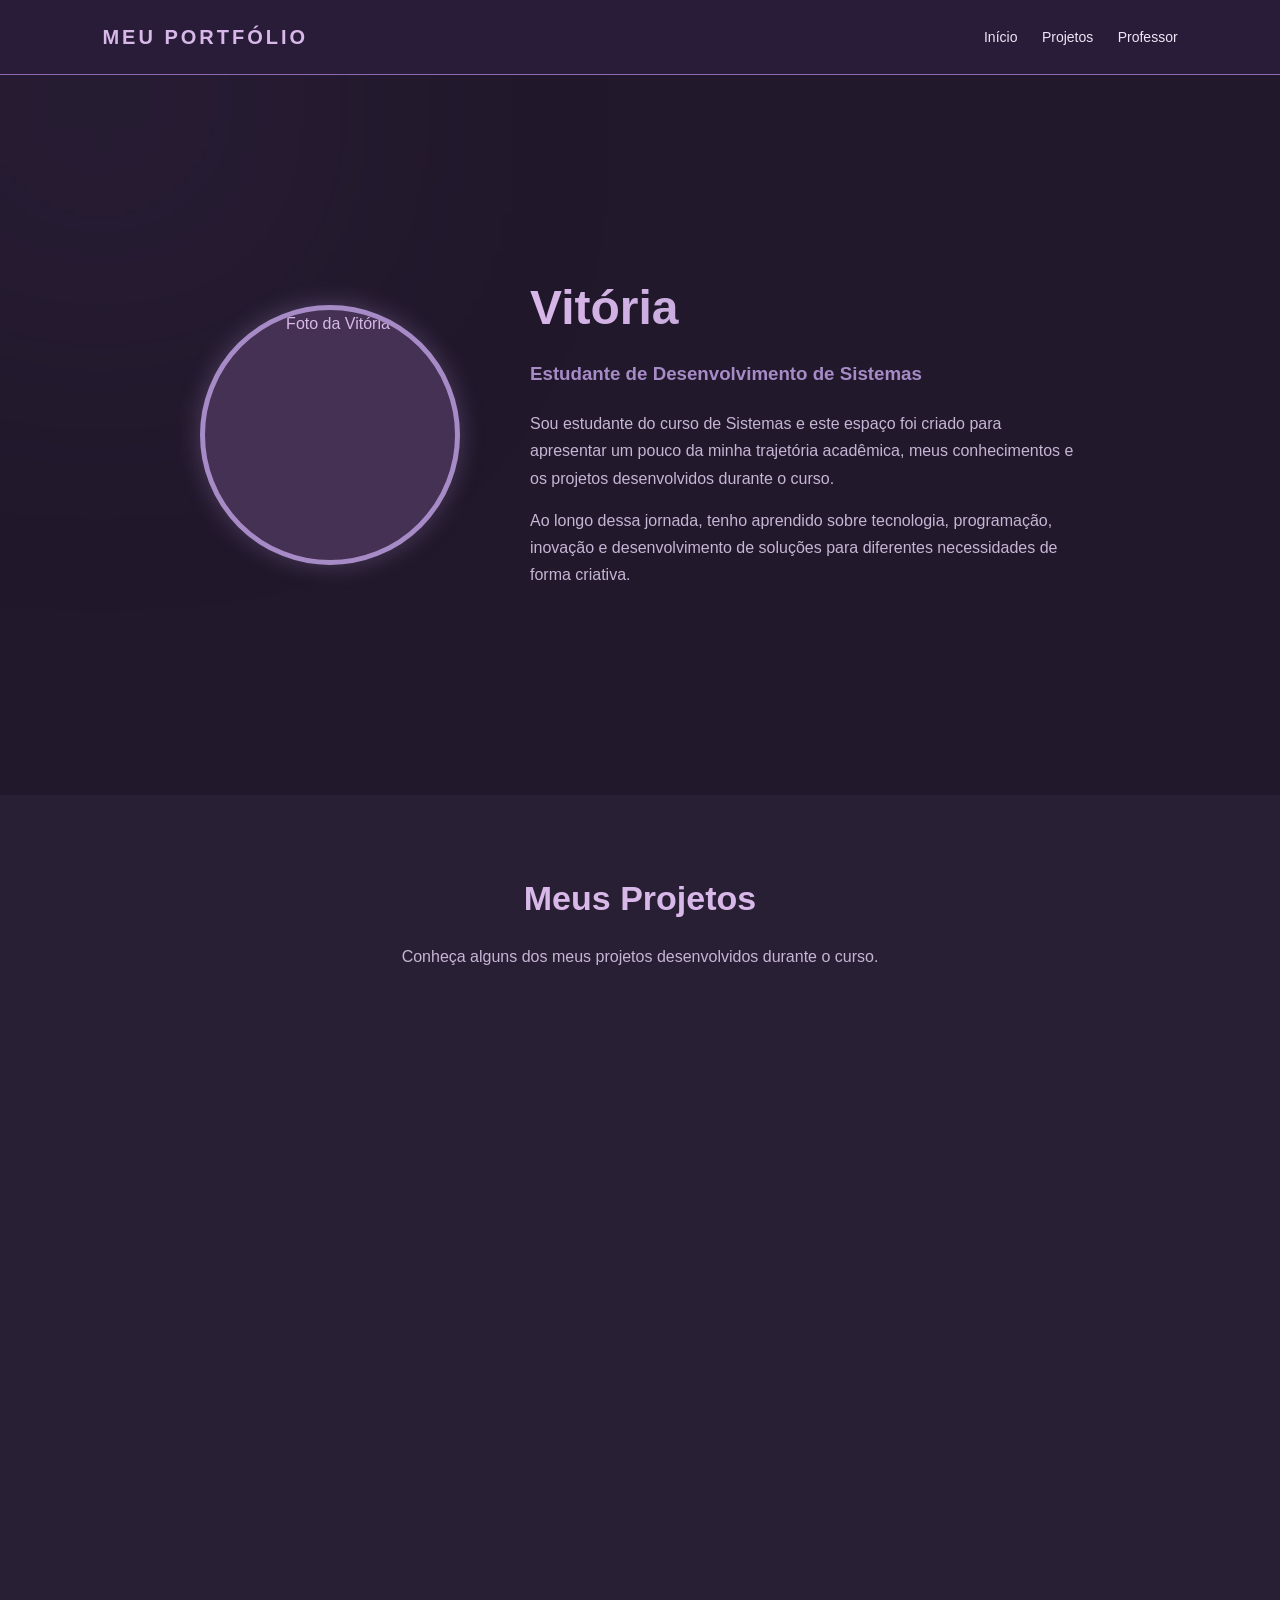
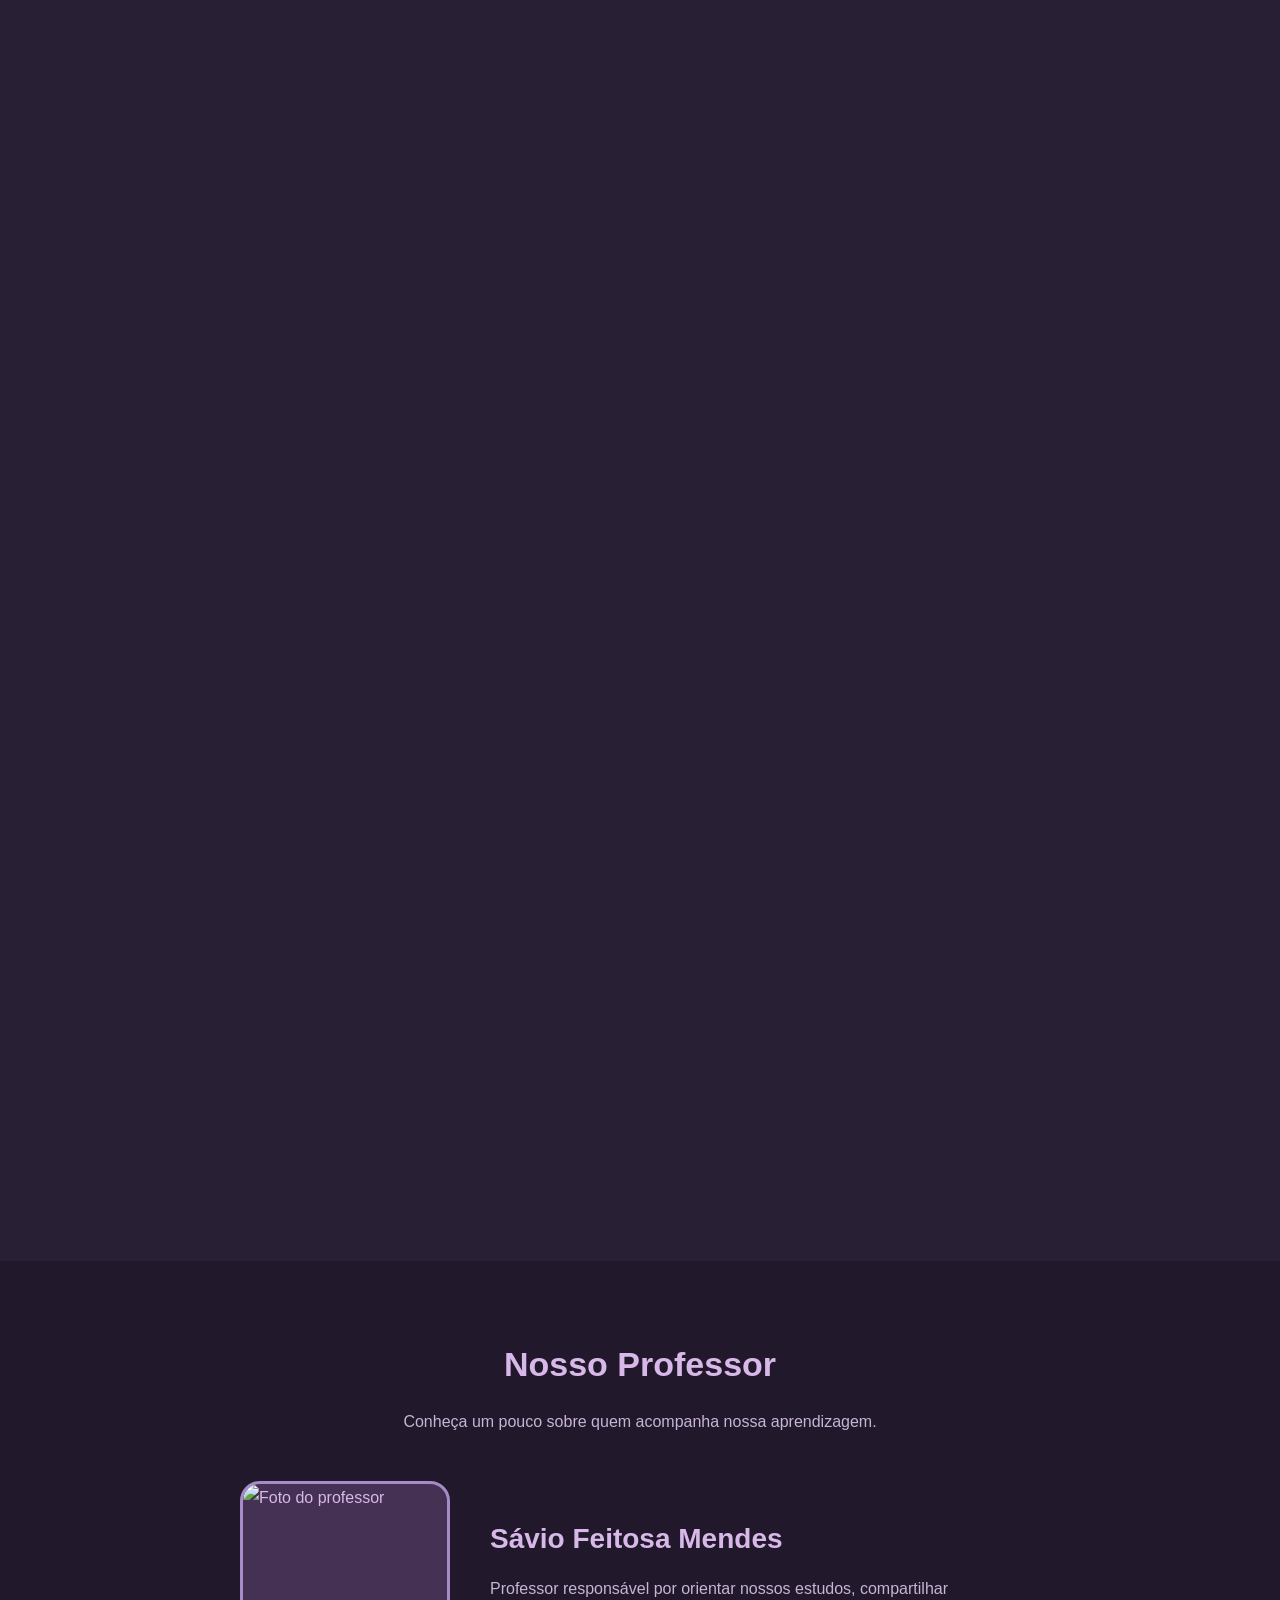
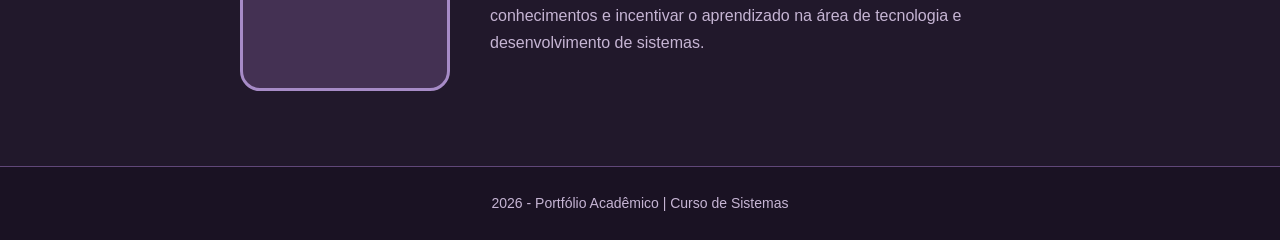
==== rascunhp.html @ 9c85c26c "Add files via upload" ====
<!DOCTYPE html>
<html lang="pt-BR">
<head>
<meta charset="UTF-8">
<meta name="viewport" content="width=device-width, initial-scale=1.0">
<title>Portfólio | Sistemas</title>

<style>
:root {
    --roxo: #38234F;
    --roxo-medio: #68468B;
    --lilas: #A78BC7;
    --rosa: #D8B8E8;
    --fundo: #21182B;
    --fundo-card: #30233D;
    --fundo-claro: #443153;
    --texto: #F0E5F7;
    --texto-suave: #C6B5D4;
}

* {
    margin: 0;
    padding: 0;
    box-sizing: border-box;
}

html {
    scroll-behavior: smooth;
}

body {
    font-family: Arial, sans-serif;
    background: var(--fundo);
    color: var(--texto);
    line-height: 1.7;
    overflow-x: hidden;
}

/* FUNDO ANIMADO */

body::before {
    content: "";
    position: fixed;
    width: 400px;
    height: 400px;
    background: #704D91;
    filter: blur(150px);
    opacity: 0.15;
    top: -100px;
    left: -100px;
    z-index: -1;
}

/* MENU */

header {
    background: rgba(42, 29, 57, 0.95);
    backdrop-filter: blur(10px);
    color: var(--rosa);
    padding: 20px 8%;
    display: flex;
    justify-content: space-between;
    align-items: center;
    flex-wrap: wrap;
    gap: 15px;
    border-bottom: 1px solid #8D6BB2;
    position: sticky;
    top: 0;
    z-index: 100;
}

header h2 {
    letter-spacing: 3px;
    font-size: 20px;
}

nav a {
    color: var(--texto);
    text-decoration: none;
    margin-left: 20px;
    font-size: 14px;
    transition: 0.3s;
    position: relative;
}

nav a::after {
    content: "";
    position: absolute;
    left: 0;
    bottom: -5px;
    width: 0;
    height: 2px;
    background: var(--rosa);
    transition: 0.3s;
}

nav a:hover {
    color: var(--rosa);
}

nav a:hover::after {
    width: 100%;
}

/* PERFIL */

.perfil {
    min-height: 80vh;
    padding: 80px 8%;
    display: flex;
    align-items: center;
    justify-content: center;
    gap: 70px;
    flex-wrap: wrap;
}

.foto-wrap {
    position: relative;
    animation: aparecerEsquerda 1s ease;
}

/* FOTO DE PERFIL */

.foto-perfil {
    width: 260px;
    height: 260px;
    border-radius: 50%;
    border: 5px solid var(--lilas);
    background: var(--fundo-claro);
    overflow: hidden;
    display: flex;
    align-items: center;
    justify-content: center;
    color: var(--rosa);
    text-align: center;
    box-shadow: 0 0 25px #A78BC755;
    animation: flutuar 4s ease-in-out infinite;
    position: relative;
    z-index: 2;
}

.foto-perfil img {
    width: 100%;
    height: 100%;
    object-fit: cover;
}

/* BRILHO NA FOTO */

.foto-perfil::after {
    content: "";
    position: absolute;
    width: 80px;
    height: 350px;
    background: rgba(255,255,255,0.15);
    transform: rotate(35deg);
    left: -120px;
    top: -50px;
    animation: brilho 5s infinite;
}

.foto-perfil:hover {
    box-shadow: 0 0 40px #C9A8ED;
    transform: scale(1.04);
    transition: 0.4s;
}

/* TEXTO PERFIL */

.perfil-texto {
    max-width: 550px;
    animation: aparecerDireita 1s ease;
}

.perfil-texto h1 {
    font-size: 48px;
    color: var(--rosa);
    margin-bottom: 10px;
}

.perfil-texto h3 {
    color: var(--lilas);
    margin-bottom: 20px;
}

.perfil-texto p {
    margin-bottom: 15px;
    color: var(--texto-suave);
}

/* NOME COM BRILHO */

.destaque {
    background: linear-gradient(
        90deg,
        #D8B8E8,
        #A78BC7,
        #F0D7FF,
        #D8B8E8
    );
    background-size: 300%;
    -webkit-background-clip: text;
    -webkit-text-fill-color: transparent;
    animation: gradiente 5s linear infinite;
}

/* SEÇÕES */

section {
    padding: 75px 8%;
}

.titulo {
    text-align: center;
    color: var(--rosa);
    font-size: 34px;
    margin-bottom: 15px;
}

.subtitulo {
    text-align: center;
    margin-bottom: 45px;
    color: var(--texto-suave);
}

/* PROJETOS */

.projetos {
    background: #291F35;
}

.projetos-container {
    display: grid;
    grid-template-columns: 1fr;
    gap: 30px;
    max-width: 850px;
    margin: auto;
}

.projeto-card {
    background: var(--fundo-card);
    border: 1px solid #604778;
    border-radius: 18px;
    overflow: hidden;
    box-shadow: 0 8px 20px #00000025;
    transition: 0.4s;
    animation: subir 1s ease both;
}

.projeto-card:hover {
    transform: translateY(-8px);
    box-shadow: 0 12px 30px #A78BC733;
    border-color: var(--rosa);
}

.capa-projeto {
    height: 280px;
    background: var(--fundo-claro);
    display: flex;
    align-items: center;
    justify-content: center;
    overflow: hidden;
}

.capa-projeto img {
    width: 100%;
    height: 100%;
    object-fit: cover;
    transition: transform 0.6s;
}

.projeto-card:hover .capa-projeto img {
    transform: scale(1.08);
}

.projeto-info {
    padding: 25px;
}

.projeto-info h3 {
    color: var(--rosa);
    font-size: 22px;
    margin-bottom: 10px;
    transition: 0.3s;
}

.projeto-info h3:hover {
    color: white;
    transform: translateX(5px);
}

.projeto-info p {
    color: var(--texto-suave);
}

.projeto-info a {
    text-decoration: none;
}

/* PROFESSOR */

.professor {
    display: flex;
    align-items: center;
    justify-content: center;
    gap: 40px;
    flex-wrap: wrap;
}

.foto-professor {
    width: 210px;
    height: 210px;
    border-radius: 20px;
    background: var(--fundo-claro);
    border: 3px solid var(--lilas);
    display: flex;
    align-items: center;
    justify-content: center;
    color: var(--rosa);
    overflow: hidden;
    transition: 0.4s;
}

.foto-professor:hover {
    transform: rotate(-3deg) scale(1.05);
    box-shadow: 0 0 25px #A78BC755;
}

.foto-professor img {
    width: 100%;
    height: 100%;
    object-fit: cover;
}

.professor-info {
    max-width: 550px;
}

.professor-info h2 {
    color: var(--rosa);
    margin-bottom: 12px;
    font-size: 28px;
}

.professor-info p {
    color: var(--texto-suave);
}

/* RODAPÉ */

footer {
    background: #1A1223;
    color: var(--texto-suave);
    text-align: center;
    padding: 25px;
    font-size: 14px;
    border-top: 1px solid #604778;
}

/* ANIMAÇÕES */

@keyframes flutuar {
    0%, 100% {
        transform: translateY(0);
    }

    50% {
        transform: translateY(-12px);
    }
}

@keyframes brilho {
    0% {
        left: -120px;
    }

    50%, 100% {
        left: 300px;
    }
}

@keyframes aparecerEsquerda {
    from {
        opacity: 0;
        transform: translateX(-60px);
    }

    to {
        opacity: 1;
        transform: translateX(0);
    }
}

@keyframes aparecerDireita {
    from {
        opacity: 0;
        transform: translateX(60px);
    }

    to {
        opacity: 1;
        transform: translateX(0);
    }
}

@keyframes subir {
    from {
        opacity: 0;
        transform: translateY(35px);
    }

    to {
        opacity: 1;
        transform: translateY(0);
    }
}

@keyframes gradiente {
    0% {
        background-position: 0%;
    }

    100% {
        background-position: 300%;
    }
}

/* RESPONSIVIDADE */

@media (max-width: 700px) {

    header {
        justify-content: center;
        text-align: center;
    }

    nav a {
        margin: 0 8px;
    }

    .perfil {
        text-align: center;
        gap: 40px;
        padding-top: 60px;
    }

    .perfil-texto h1 {
        font-size: 36px;
    }

    .foto-perfil {
        width: 220px;
        height: 220px;
    }

    .projetos-container {
        grid-template-columns: 1fr;
    }

    .capa-projeto {
        height: 220px;
    }

    section {
        padding: 50px 6%;
    }

    .titulo {
        font-size: 28px;
    }
}

/* ACESSIBILIDADE */

@media (prefers-reduced-motion: reduce) {
    * {
        animation: none !important;
        transition: none !important;
        scroll-behavior: auto !important;
    }
}
</style>
</head>

<body>

<header>
    <h2>MEU PORTFÓLIO</h2>

    <nav>
        <a href="#inicio">Início</a>
        <a href="#projetos">Projetos</a>
        <a href="#professor">Professor</a>
    </nav>
</header>

<!-- PERFIL DO ALUNO -->

<section class="perfil" id="inicio">

    <div class="foto-wrap">

        <div class="foto-perfil">
            <img src="foto-vitoria.jpeg" alt="Foto da Vitória">
        </div>

    </div>

    <div class="perfil-texto">

        <h1 class="destaque">Vitória</h1>

        <h3>Estudante de Desenvolvimento de Sistemas</h3>

        <p>
            Sou estudante do curso de Sistemas e este espaço
            foi criado para apresentar um pouco da minha
            trajetória acadêmica, meus conhecimentos e os
            projetos desenvolvidos durante o curso.
        </p>

        <p>
            Ao longo dessa jornada, tenho aprendido sobre
            tecnologia, programação, inovação e desenvolvimento
            de soluções para diferentes necessidades de forma criativa.
        </p>

    </div>

</section>

<!-- PROJETOS -->

<section class="projetos" id="projetos">

    <h2 class="titulo">Meus Projetos</h2>

    <p class="subtitulo">
        Conheça alguns dos meus projetos desenvolvidos durante o curso.
    </p>

    <div class="projetos-container">

        <!-- PROJETO 1 -->

        <div class="projeto-card">

            <div class="capa-projeto">
                <img src="https://th.bing.com/th/id/R.1461d1eced5892431a6eb67d305694c7?rik=Asre%2fvFb9mGenw&riu=http%3a%2f%2fs2.glbimg.com%2fe10mqOq9348FPrhlUTyOgqncp4s%3d%2f1200x630%2fs.glbimg.com%2fjo%2fg1%2ff%2foriginal%2f2012%2f11%2f18%2fcharlie_brow_jr_divulgacao.jpg&ehk=CvlpNWpYgzV%2b4eBYIqIy283gGyyxD%2bIrm5O3S7%2fDbZw%3d&risl=&pid=ImgRaw&r=0" alt="Charlie Brown Jr.">
            </div>

            <div class="projeto-info">

                <a href="file:///C:/Users/Cliente/Downloads/Vitoria/charlie%20brown%20jr.html" target="_blank">
                    <h3>Charlie Brown Jr.</h3>
                </a>

                <p>
                    Um projeto sobre a história, a música e a importância
                    da banda Charlie Brown Jr. para o rock brasileiro.
                </p>

            </div>
        </div>

        <!-- PROJETO 2 -->

        <div class="projeto-card">

            <div class="capa-projeto">
                <img src="https://occ-0-3011-116.1.nflxso.net/dnm/api/v6/E8vDc_W8CLv7-yMQu8KMEC7Rrr8/AAAABegKrvKk6xSPjRB3xULrR7smkeT-j9WRASWE55g7DrVYxF8Lml5d15bCEmpoEUEufxBgcU2_WgZr0FX9gndmeVtvlnBkZYtvIjYk.jpg?r=1e8" alt="Diário de uma Paixão">
            </div>

            <div class="projeto-info">

                <a href="file:///C:/Users/Cliente/Downloads/Vitoria/diariod1px.html#sentimentos" target="_blank">
                    <h3>Diário de uma Paixão</h3>
                </a>

                <p>
                    Um romance marcante que retrata o amor, as lembranças
                    e a importância dos sentimentos ao longo da vida.
                </p>

            </div>
        </div>

        <!-- PROJETO 3 -->

        <div class="projeto-card">

            <div class="capa-projeto">
                <img src="https://th.bing.com/th/id/R.fb9d80494f6a1b5a5e998ff9f27b845e?rik=sDPforRoSH7juA&riu=http%3a%2f%2f4.bp.blogspot.com%2f_A8f63OH7znU%2fTA5IKY9KbXI%2fAAAAAAAAAEM%2fdZ5R9hT-DY4%2fs1600%2fmpb-banner.jpg&ehk=KCYwIPT7qTVSyKHf4iqqu%2b82aK3WhiLqI2K%2fo%2fhgW3M%3d&risl=&pid=ImgRaw&r=0" alt="Música Popular Brasileira">
            </div>

            <div class="projeto-info">

                <a href="file:///C:/Users/Cliente/Downloads/Vitoria/mpb2026.html" target="_blank">
                    <h3>MPB</h3>
                </a>

                <p>
                    A Música Popular Brasileira nasceu como um movimento
                    artístico repleto de liberdade, poesia e identidade.
                    Misturando ritmos regionais com influências modernas,
                    a MPB se tornou a trilha sonora da alma brasileira.
                </p>

            </div>
        </div>

        <!-- PROJETO 4 -->

        <div class="projeto-card">

            <div class="capa-projeto">
                <img src="projeto4.jpg" alt="Capa do projeto 4">
            </div>

            <div class="projeto-info">

                <a href="#">
                    <h3>Projeto</h3>
                </a>

                <p>
                    Um projeto desenvolvido durante o curso de Sistemas,
                    colocando em prática criatividade e conhecimentos tecnológicos.
                </p>

            </div>
        </div>

    </div>
</section>

<!-- PROFESSOR -->

<section id="professor">

    <h2 class="titulo">Nosso Professor</h2>

    <p class="subtitulo">
        Conheça um pouco sobre quem acompanha nossa aprendizagem.
    </p>

    <div class="professor">

        <div class="foto-professor">
            <img src="foto-professor.jpg" alt="Foto do professor">
        </div>

        <div class="professor-info">

            <h2>Sávio Feitosa Mendes</h2>

            <p>
                Professor responsável por orientar nossos estudos,
                compartilhar conhecimentos e incentivar o aprendizado
                na área de tecnologia e desenvolvimento de sistemas.
            </p>

        </div>

    </div>

</section>

<!-- RODAPÉ -->

<footer>
    <p>2026 - Portfólio Acadêmico | Curso de Sistemas</p>
</footer>

</body>
</html>
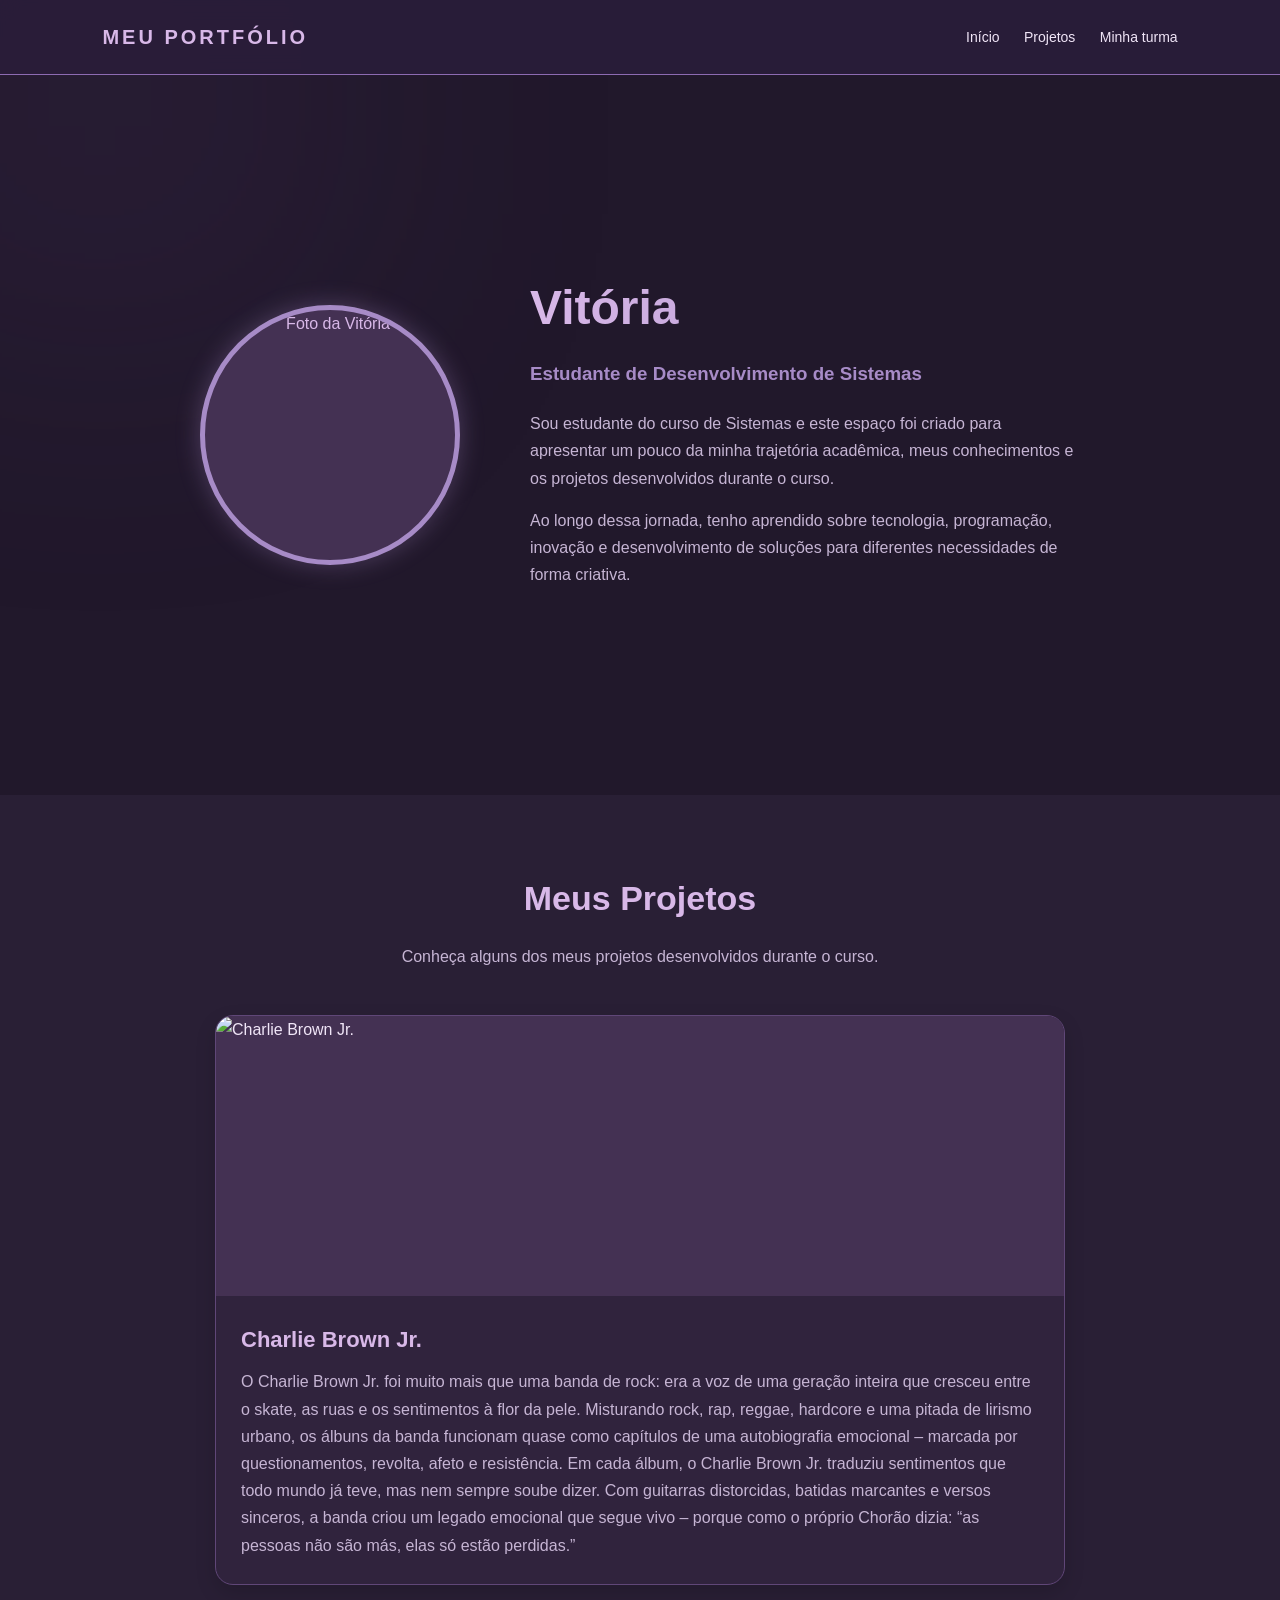
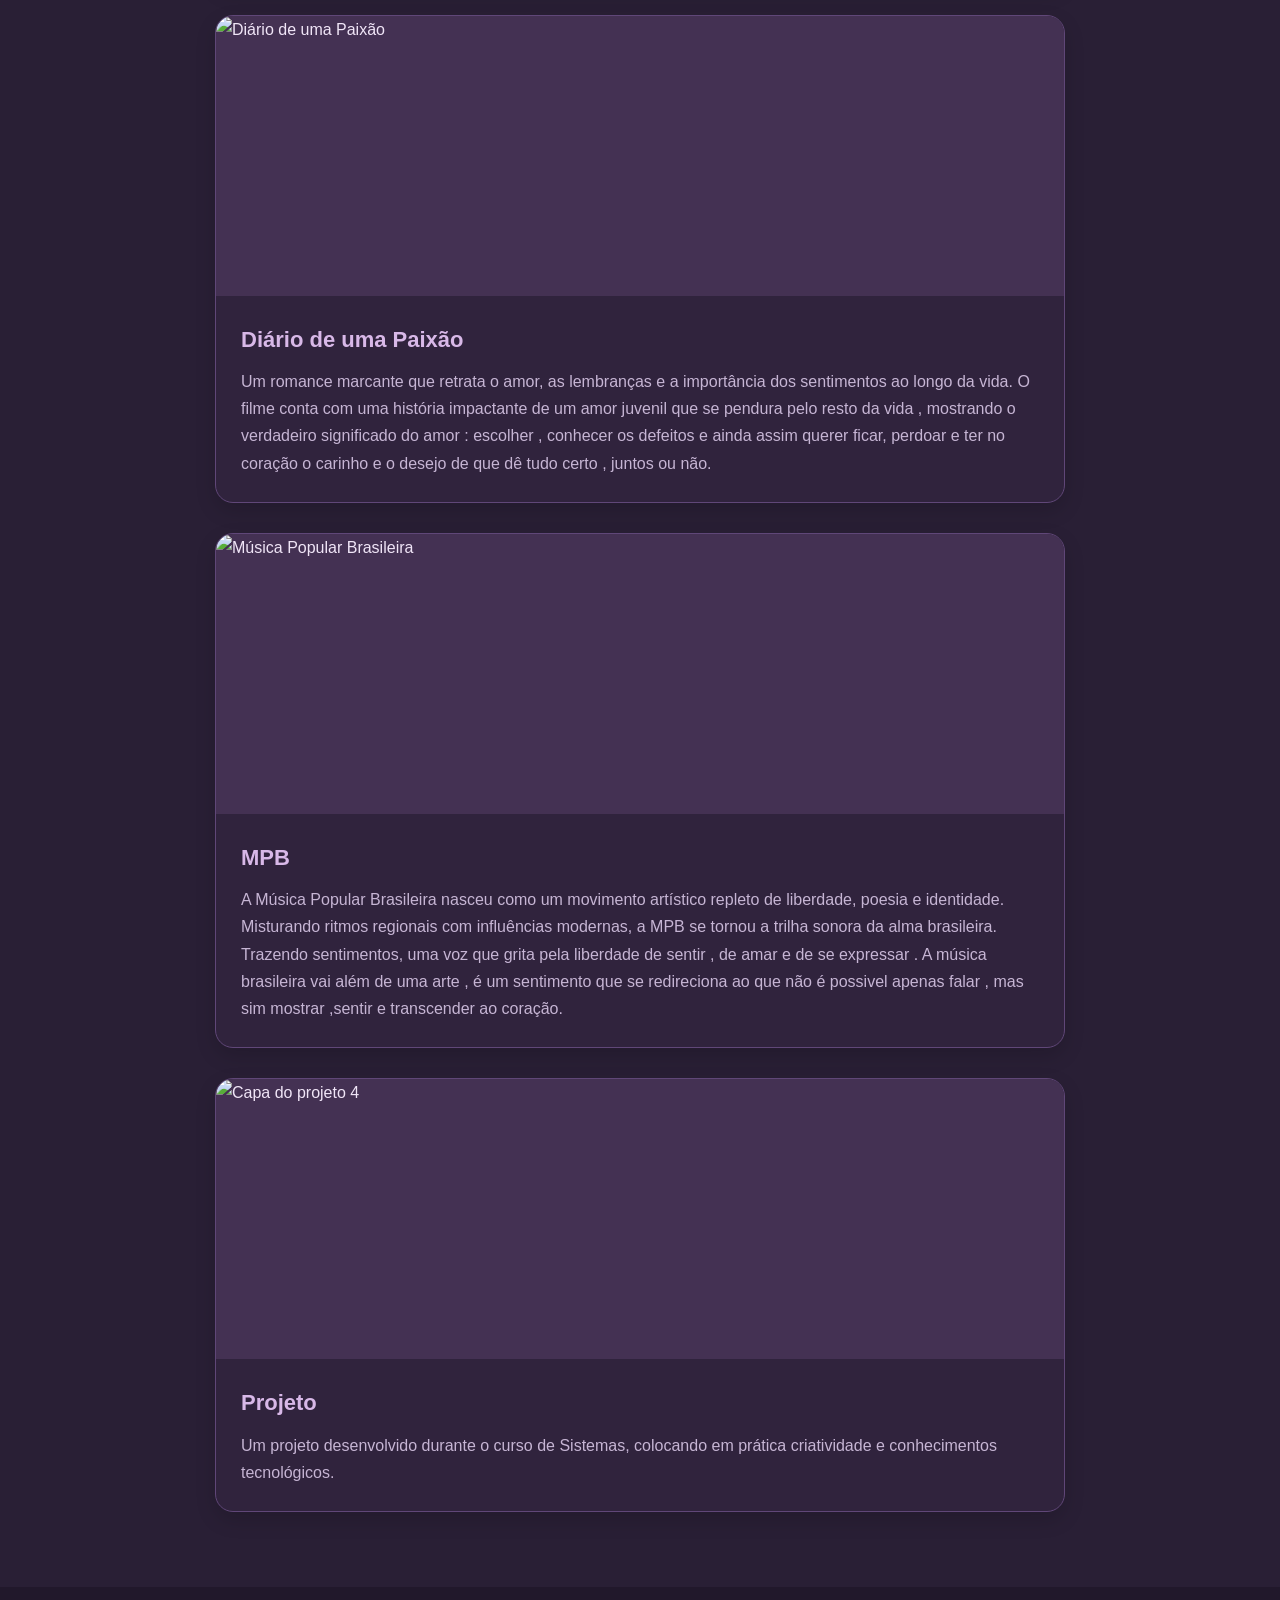
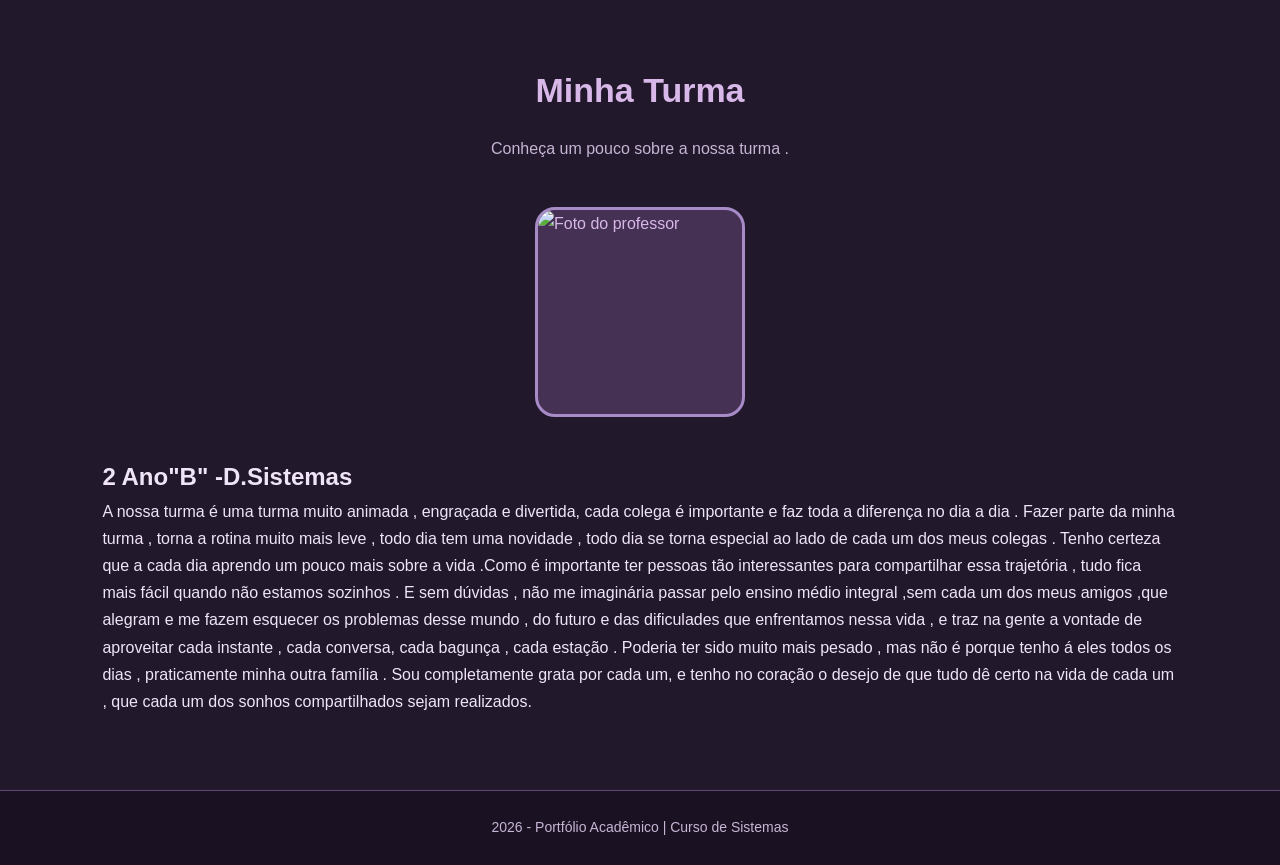
==== commit 3b067db2: "Update rascunhp.html" ====
--- a/rascunhp.html
+++ b/rascunhp.html
@@ -491,7 +491,7 @@
     <nav>
         <a href="#inicio">Início</a>
         <a href="#projetos">Projetos</a>
-        <a href="#professor">Professor</a>
+        <a href="#professor">Minha turma</a>
     </nav>
 </header>
 
@@ -557,8 +557,10 @@
                 </a>
 
                 <p>
-                    Um projeto sobre a história, a música e a importância
-                    da banda Charlie Brown Jr. para o rock brasileiro.
+                  O Charlie Brown Jr. foi muito mais que uma banda de rock: era a voz de uma geração inteira que cresceu entre o skate, as ruas e os sentimentos à flor da pele.
+                 Misturando rock, rap, reggae, hardcore e uma pitada de lirismo urbano, os álbuns da banda funcionam quase como capítulos de uma autobiografia emocional – marcada por questionamentos, revolta, afeto e resistência.
+                 Em cada álbum, o Charlie Brown Jr. traduziu sentimentos que todo mundo já teve, mas nem sempre soube dizer. Com guitarras distorcidas, batidas marcantes e versos sinceros, a banda criou um legado emocional que segue vivo –
+                 porque como o próprio Chorão dizia: “as pessoas não são más, elas só estão perdidas.”
                 </p>
 
             </div>
@@ -580,7 +582,9 @@
 
                 <p>
                     Um romance marcante que retrata o amor, as lembranças
-                    e a importância dos sentimentos ao longo da vida.
+                    e a importância dos sentimentos ao longo da vida. O filme conta com uma história impactante de um amor juvenil 
+                    que se pendura pelo resto da vida , mostrando o verdadeiro significado do amor : escolher , conhecer os defeitos e ainda assim querer ficar,
+                    perdoar e ter no coração o carinho e o desejo de que dê tudo certo , juntos ou não.
                 </p>
 
             </div>
@@ -604,7 +608,8 @@
                     A Música Popular Brasileira nasceu como um movimento
                     artístico repleto de liberdade, poesia e identidade.
                     Misturando ritmos regionais com influências modernas,
-                    a MPB se tornou a trilha sonora da alma brasileira.
+                    a MPB se tornou a trilha sonora da alma brasileira. Trazendo sentimentos, uma voz que grita pela liberdade de sentir , de amar e de se expressar .
+                    A música brasileira vai além de uma arte , é um sentimento que se redireciona ao que não é possivel apenas falar , mas sim mostrar ,sentir e transcender ao coração. 
                 </p>
 
             </div>
@@ -639,26 +644,30 @@
 
 <section id="professor">
 
-    <h2 class="titulo">Nosso Professor</h2>
+    <h2 class="titulo">Minha Turma</h2>
 
     <p class="subtitulo">
-        Conheça um pouco sobre quem acompanha nossa aprendizagem.
+        Conheça um pouco sobre a nossa turma .
     </p>
 
     <div class="professor">
 
         <div class="foto-professor">
-            <img src="foto-professor.jpg" alt="Foto do professor">
+            <img src="foto turma" alt="Foto do professor">
         </div>
 
-        <div class="professor-info">
-
-            <h2>Sávio Feitosa Mendes</h2>
+        <div class="Minha turma">
+
+            <h2>2 Ano"B" -D.Sistemas</h2>
 
             <p>
-                Professor responsável por orientar nossos estudos,
-                compartilhar conhecimentos e incentivar o aprendizado
-                na área de tecnologia e desenvolvimento de sistemas.
+                A nossa turma é uma turma muito animada , engraçada e divertida, cada colega é importante e faz toda a diferença no dia a dia .
+                 Fazer parte da minha turma , torna a rotina muito mais leve , todo dia tem uma novidade , todo dia se torna especial ao lado de cada um dos meus colegas .
+                 Tenho certeza que a cada dia aprendo um pouco mais sobre a vida .Como é importante ter pessoas tão interessantes para compartilhar essa trajetória ,
+                 tudo fica mais fácil quando não estamos sozinhos . E sem dúvidas , não me imaginária passar pelo ensino médio integral ,sem cada um dos meus amigos ,que alegram 
+                 e me fazem esquecer os problemas desse mundo , do futuro e das dificulades que enfrentamos nessa vida , e traz na gente a vontade de aproveitar cada instante , cada conversa,
+                 cada bagunça , cada estação . Poderia ter sido muito mais pesado , mas não é porque tenho á eles todos os dias , praticamente minha outra família . Sou completamente grata por cada um,
+                 e tenho no coração o desejo de que tudo dê certo na vida de cada um , que cada um dos sonhos compartilhados sejam realizados.
             </p>
 
         </div>
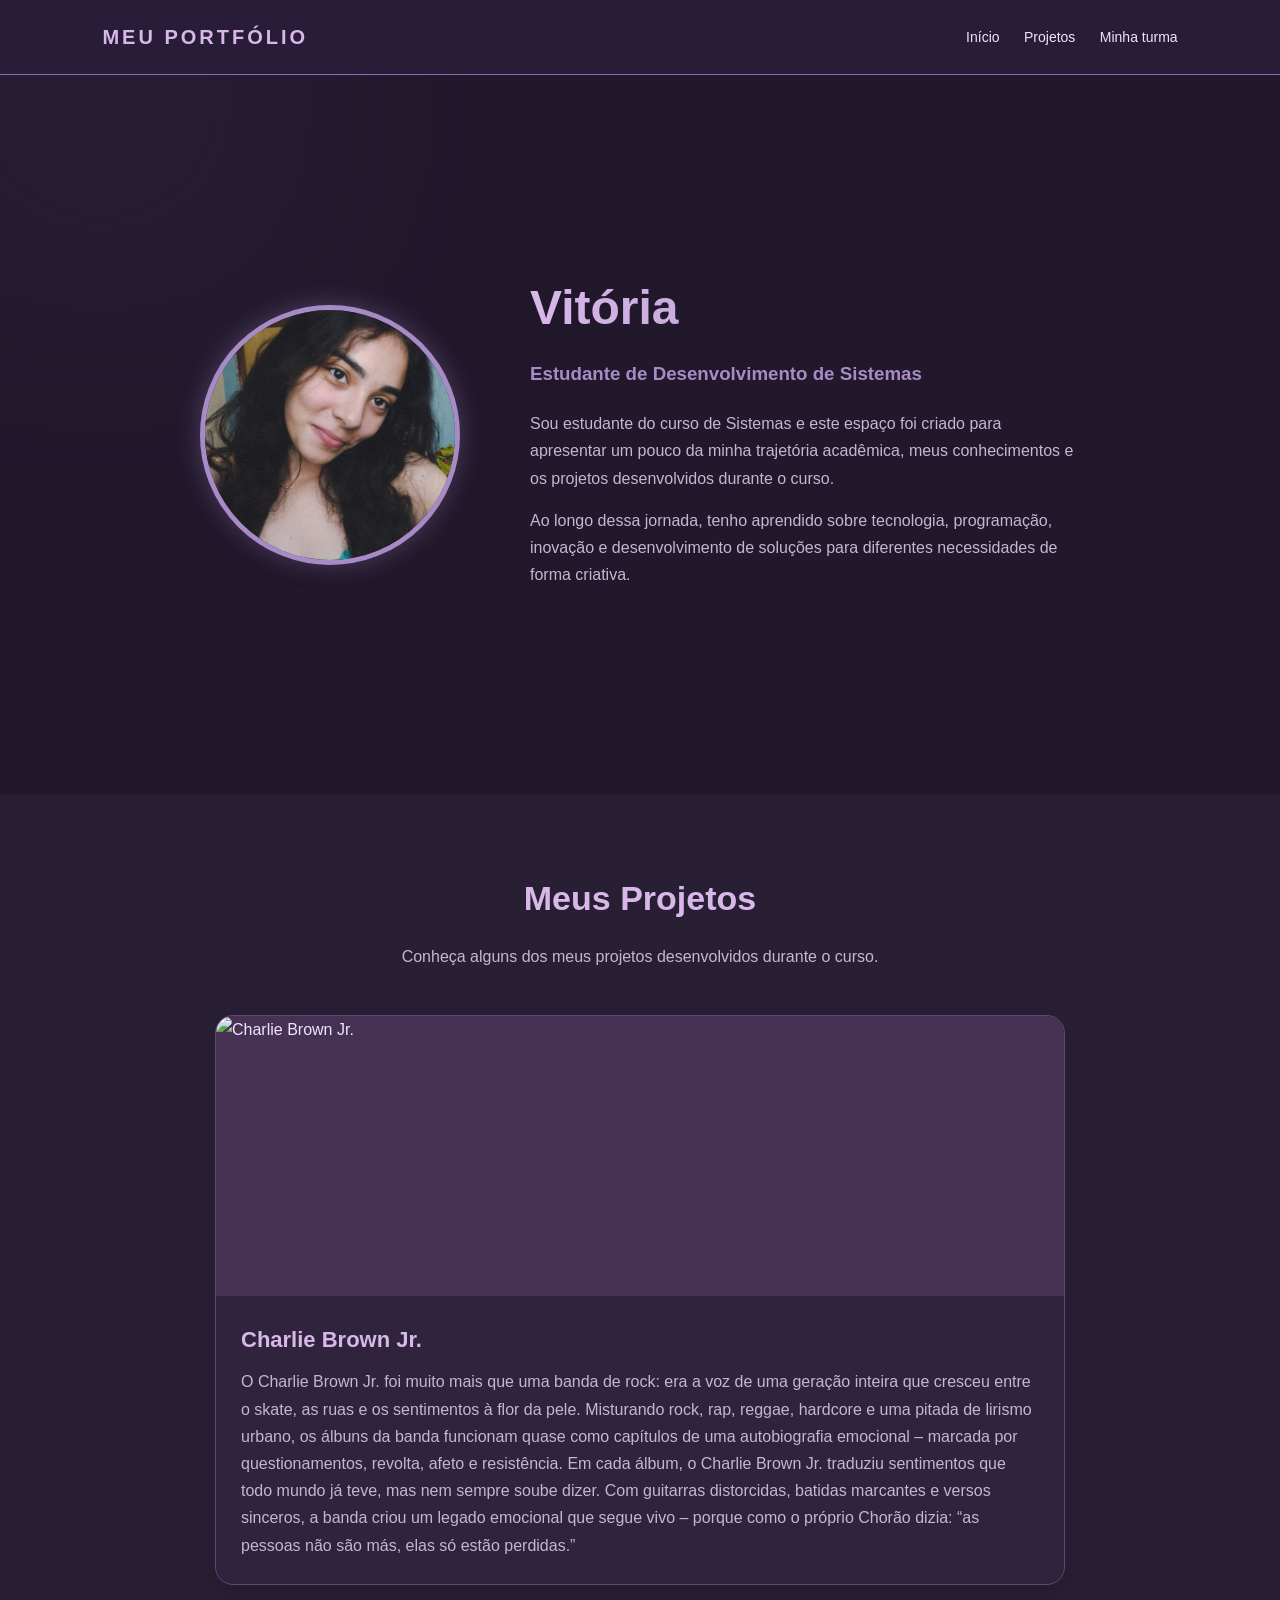
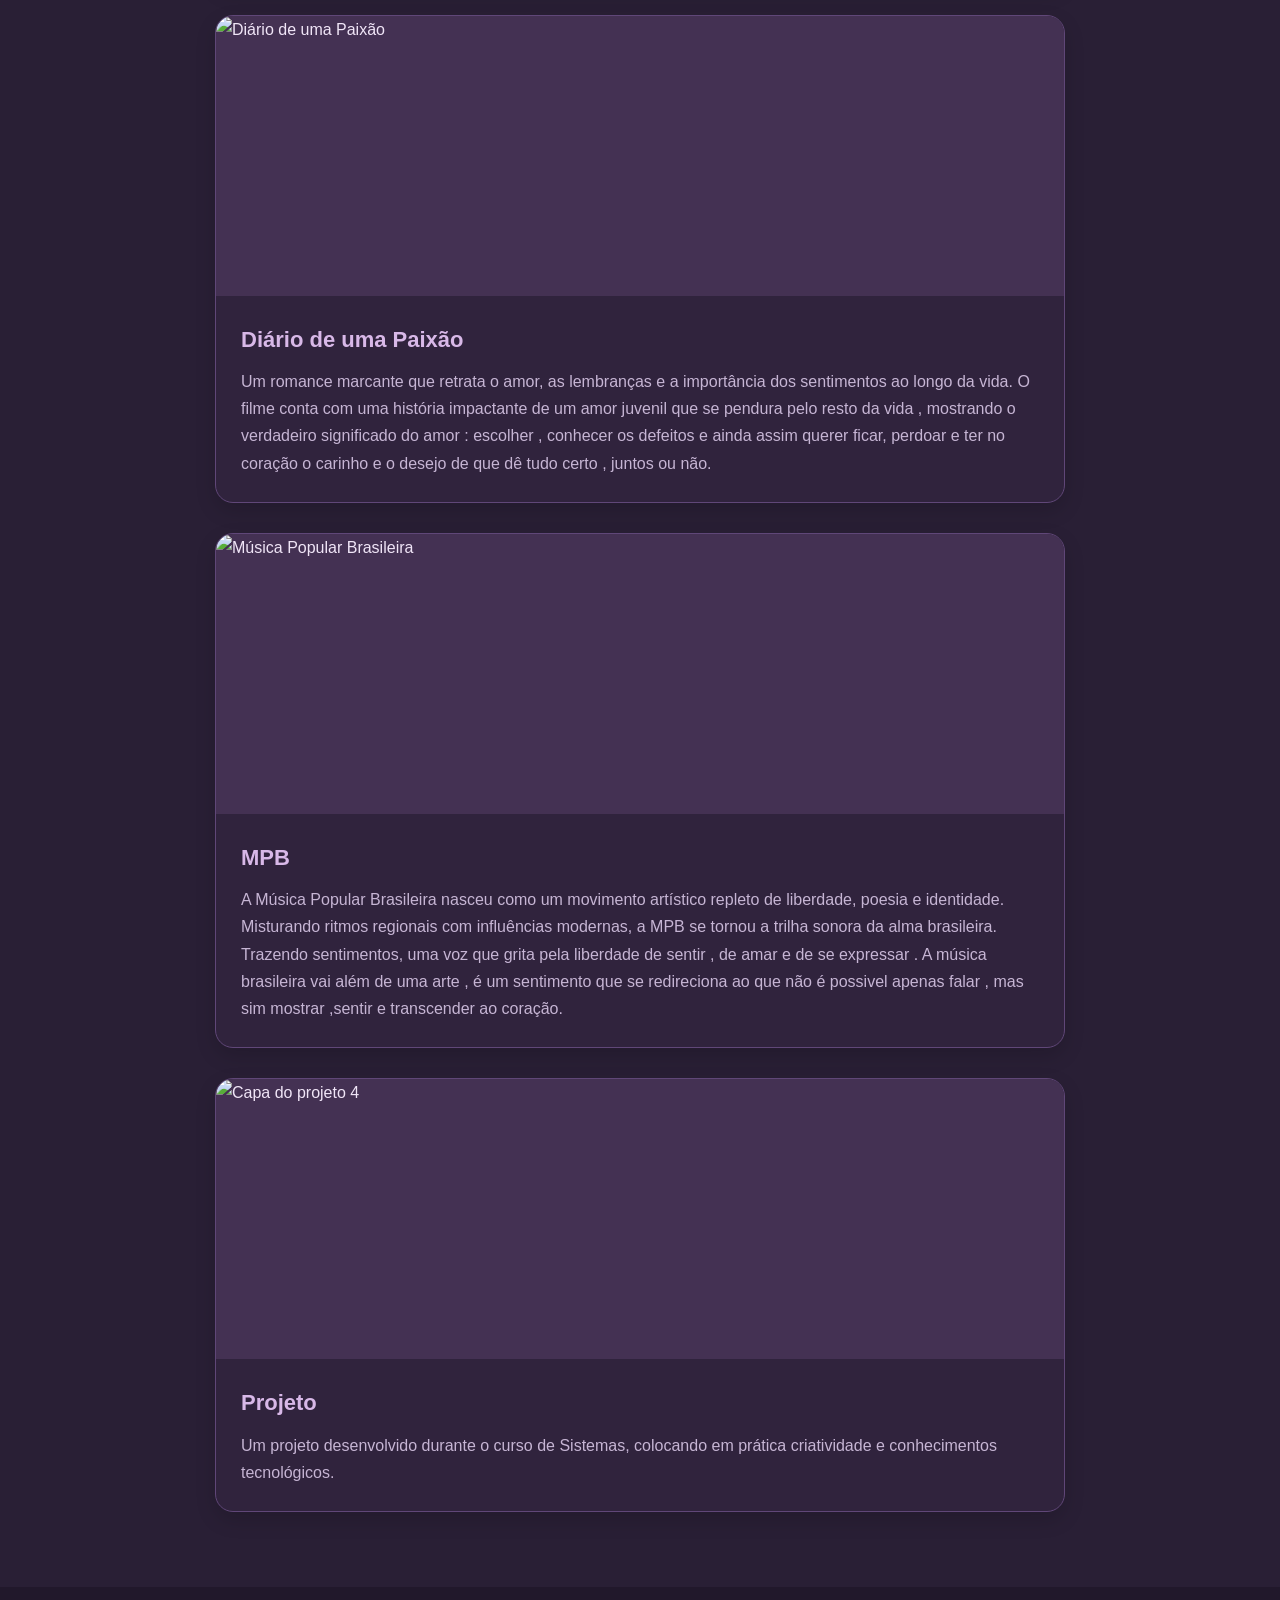
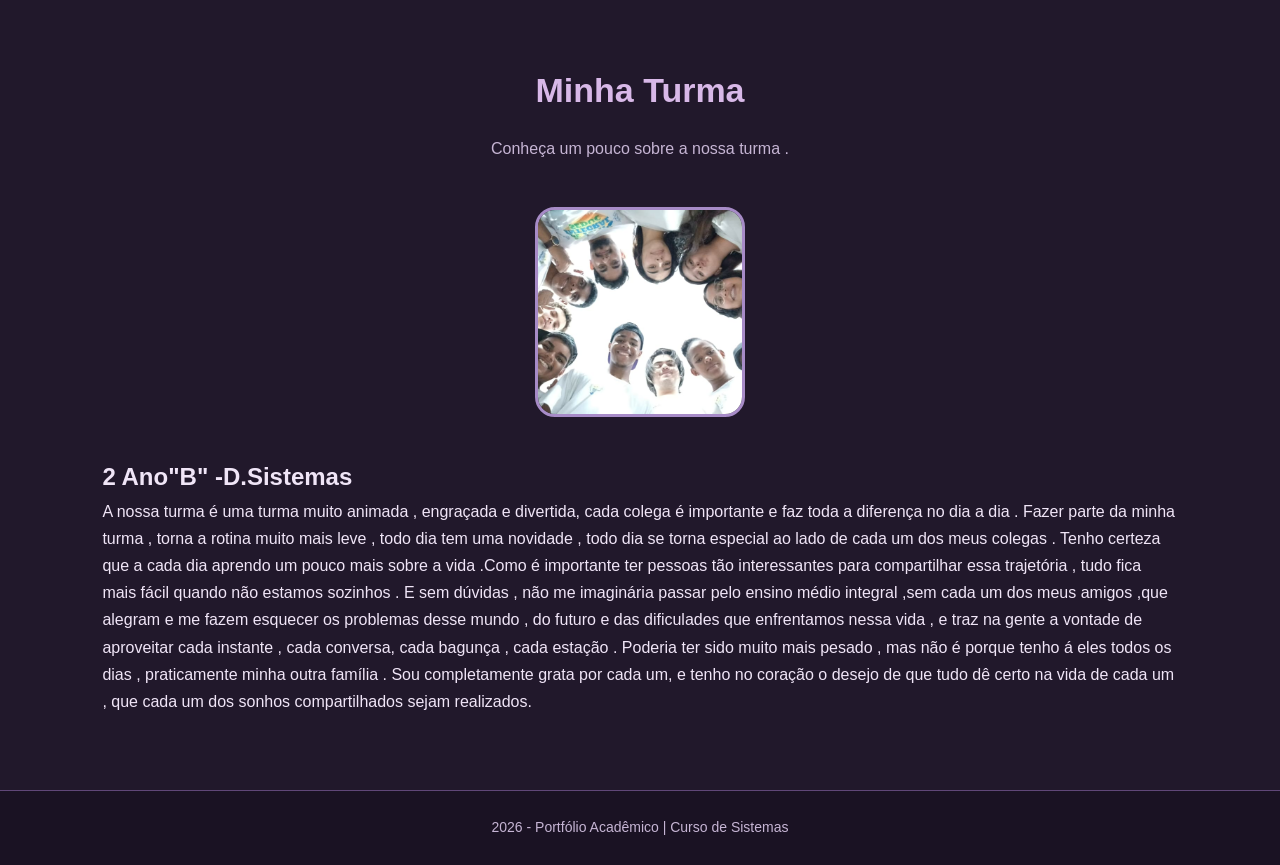
==== commit 4c1e904d: "Update rascunhp.html" ====
--- a/rascunhp.html
+++ b/rascunhp.html
@@ -502,7 +502,7 @@
     <div class="foto-wrap">
 
         <div class="foto-perfil">
-            <img src="foto-vitoria.jpeg" alt="Foto da Vitória">
+            <img src="vitoria.jpeg" alt="Foto da Vitória">
         </div>
 
     </div>
@@ -653,7 +653,7 @@
     <div class="professor">
 
         <div class="foto-professor">
-            <img src="foto turma" alt="Foto do professor">
+            <img src="turma.jpeg" alt="Foto do professor">
         </div>
 
         <div class="Minha turma">
